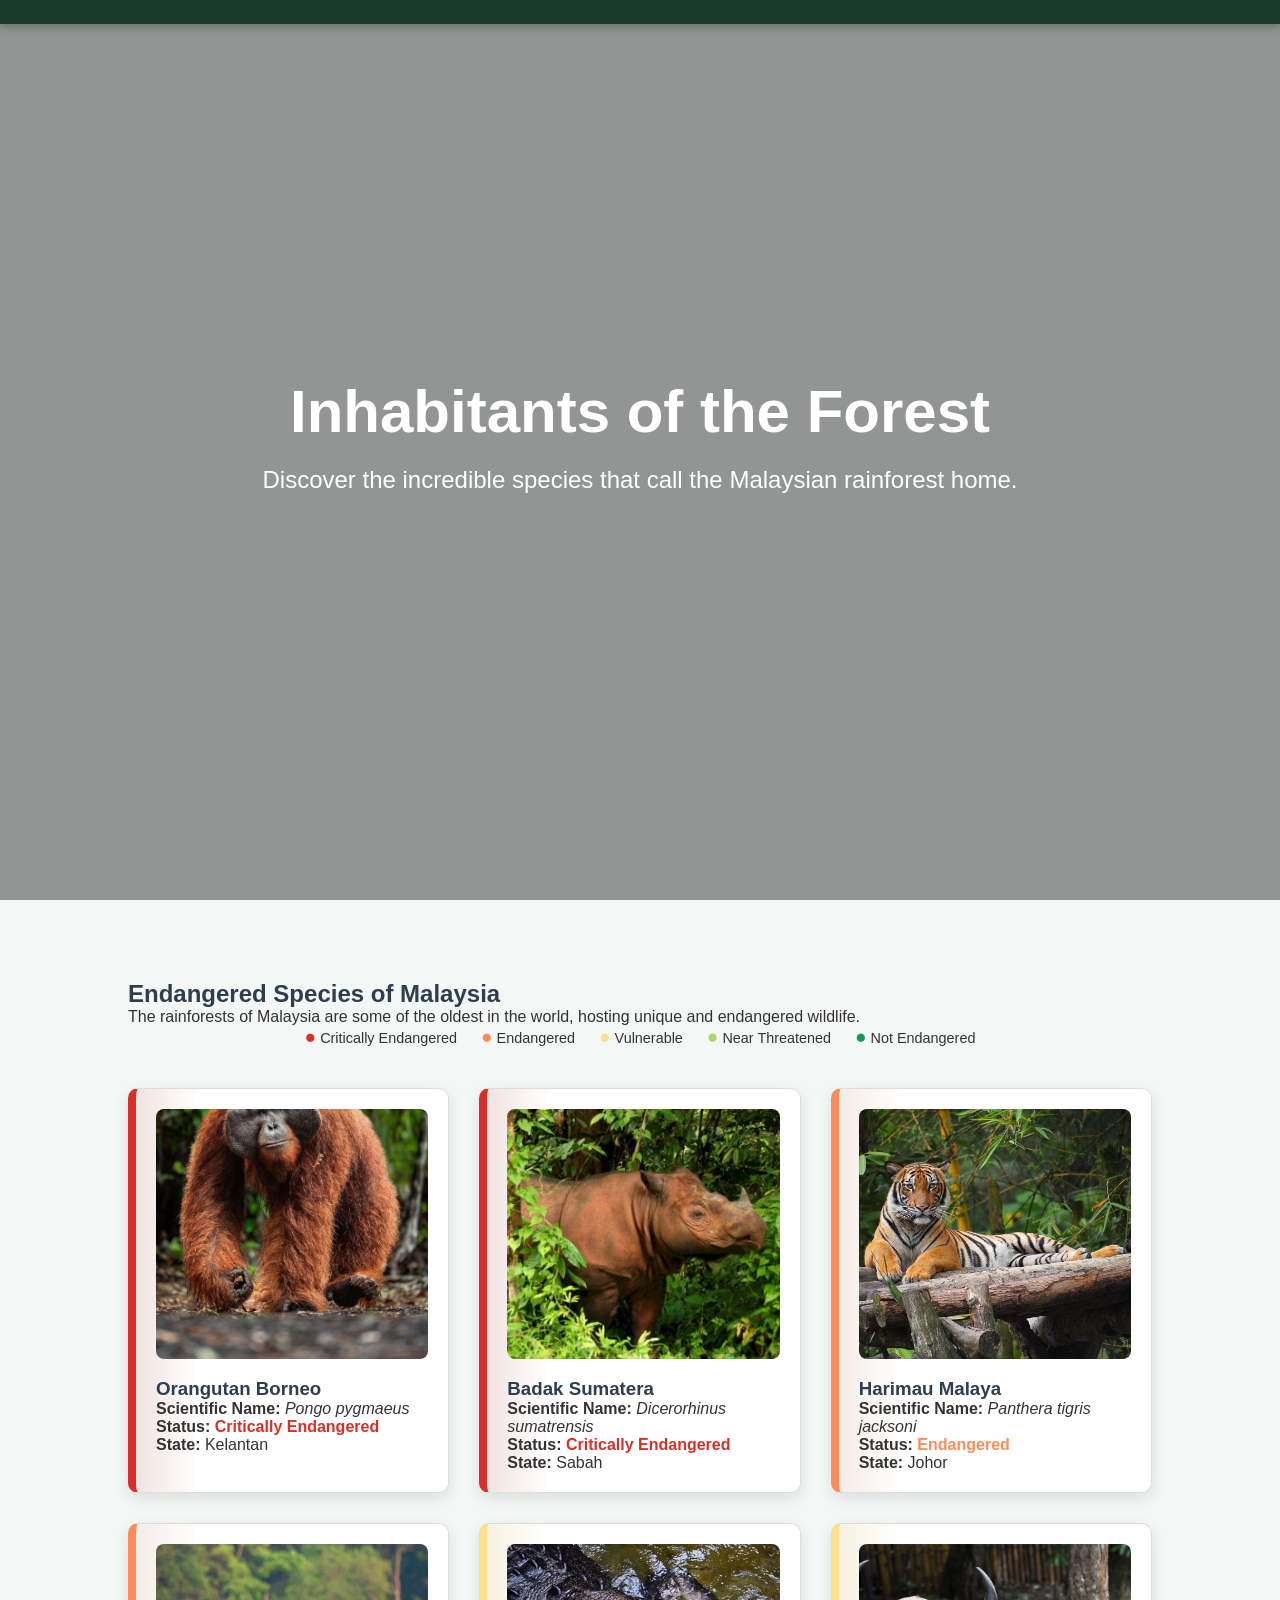
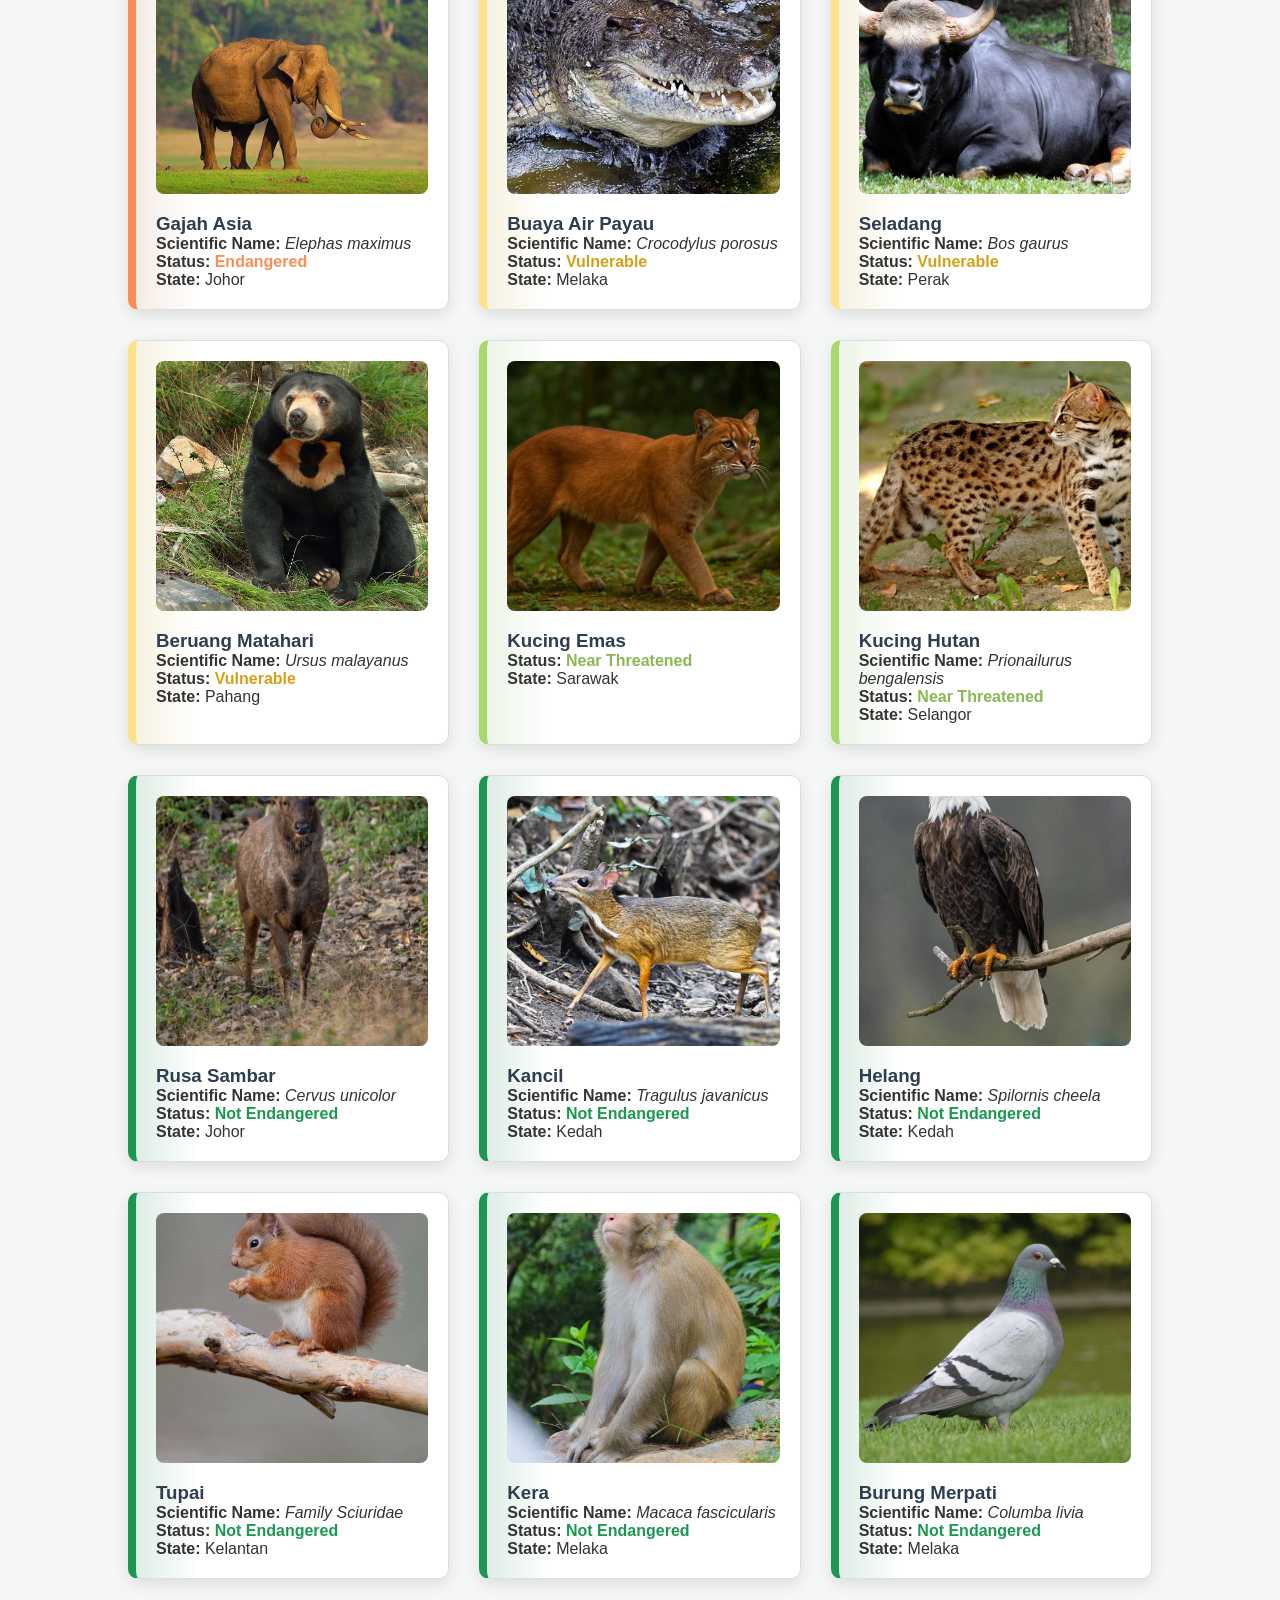
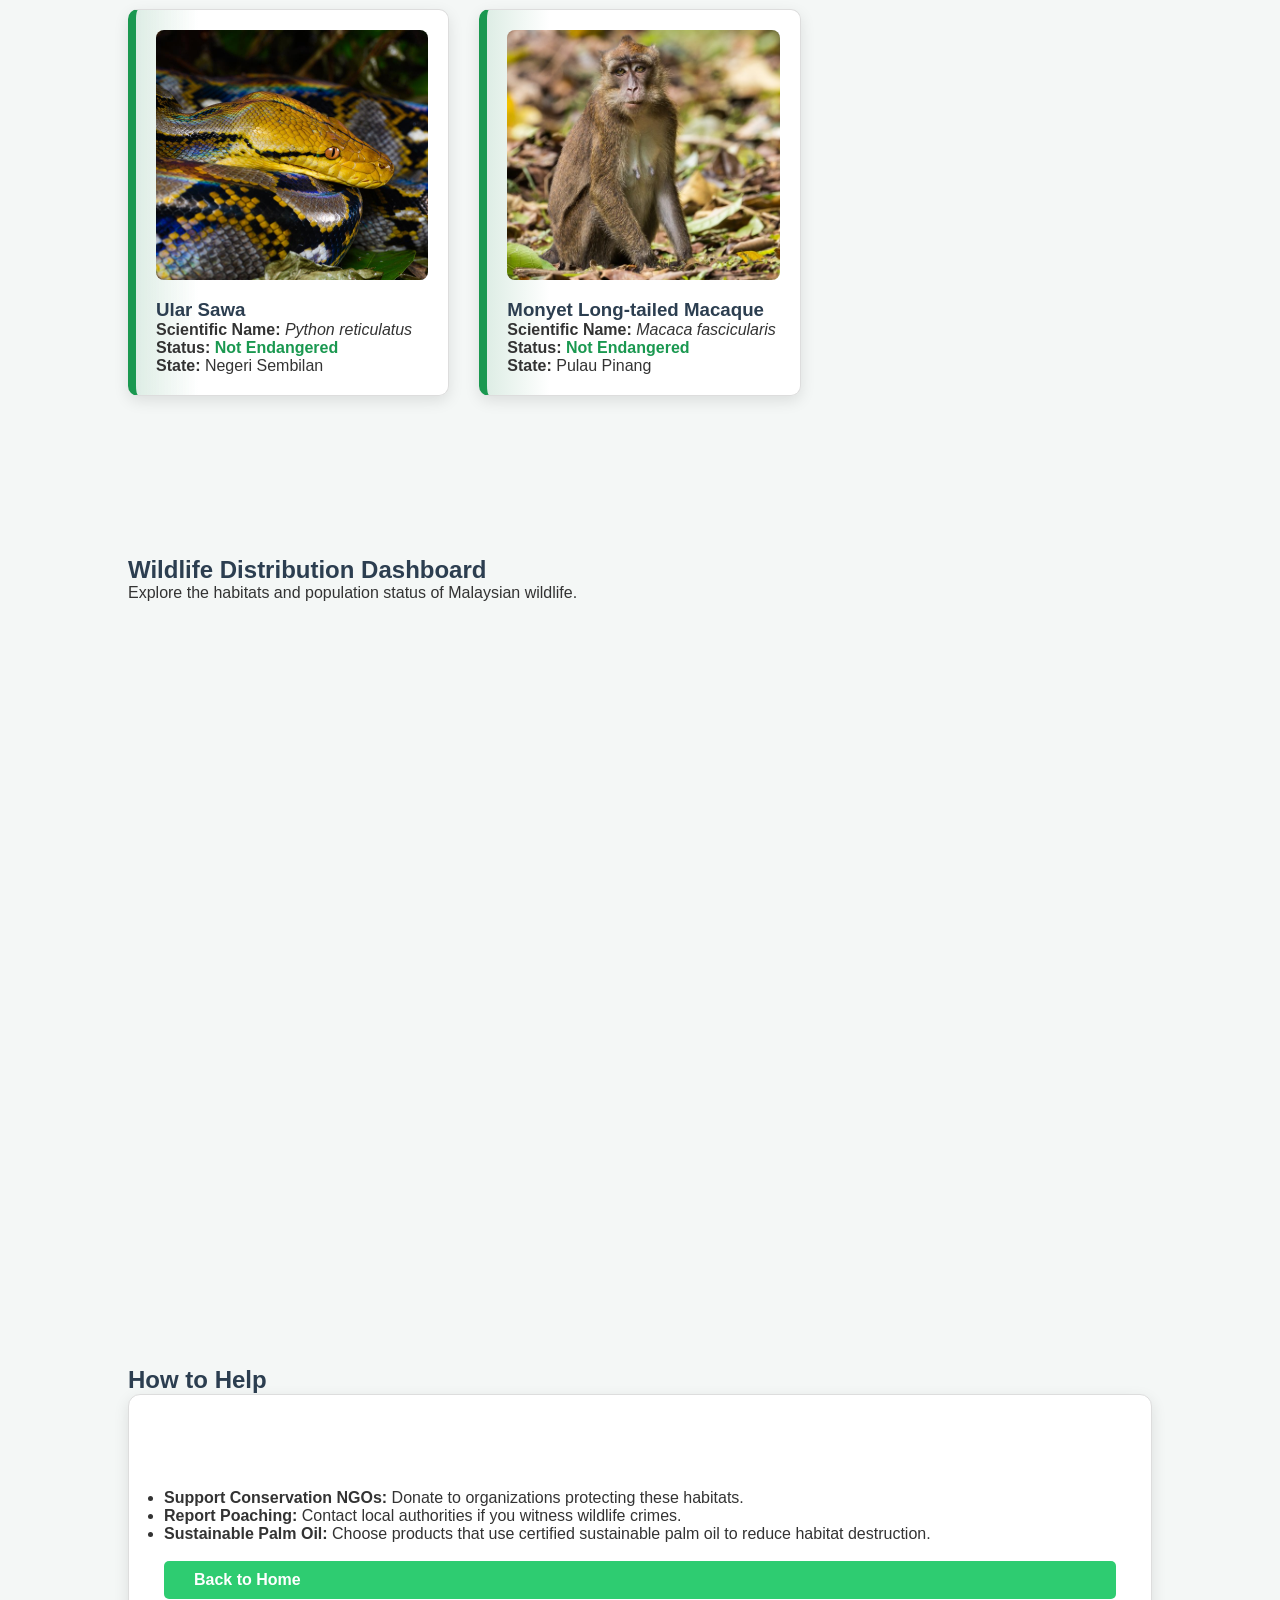
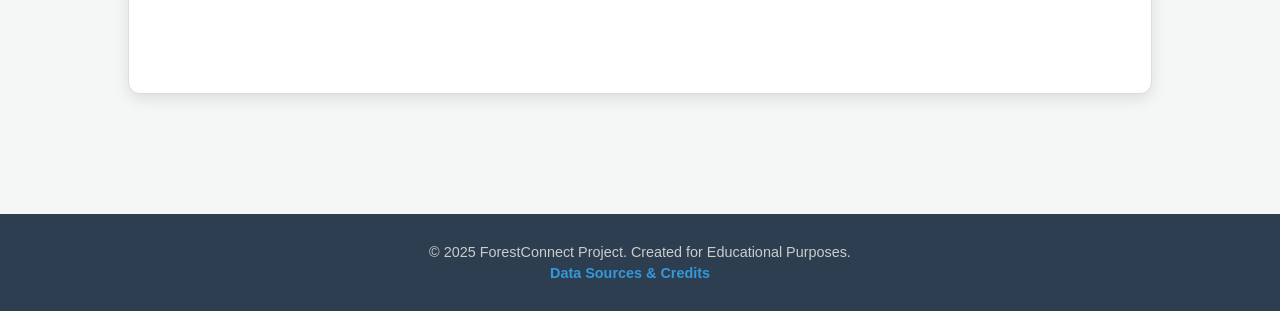
==== animals.html @ 32ee4083 "Initial upload" ====
<!DOCTYPE html>
<html lang="en">
<head>
    <meta charset="UTF-8">
    <meta name="viewport" content="width=device-width, initial-scale=1.0">
    <title>ForestConnect - Fauna</title>
    <link rel="stylesheet" href="style.css">
    
    <style>
        /* Optional: Add height to map container */
        .map-container iframe {
            width: 100%; height: 600px; border: none; border-radius: 8px;
        }

        /* --- STATUS COLOR CODING --- */
        /* CRITICAL FIX: Removed fixed white background. Now uses CSS variable. */
        .card {
            border-left: 8px solid #ccc; /* Default border */
            transition: transform 0.3s ease;
            background-color: var(--card-bg); 
        }

        /* Not Endangered - Deep Green */
        .card.status-safe {
            border-left-color: #1A9850;
            background: linear-gradient(to right, rgba(26, 152, 80, 0.1), var(--card-bg) 20%);
        }

        /* Near Threatened - Yellow-Green */
        .card.status-near {
            border-left-color: #A6D96A;
            background: linear-gradient(to right, rgba(166, 217, 106, 0.1), var(--card-bg) 20%);
        }

        /* Vulnerable - Bright Yellow */
        .card.status-vulnerable {
            border-left-color: #FEE08B;
            background: linear-gradient(to right, rgba(254, 224, 139, 0.2), var(--card-bg) 20%);
        }

        /* Endangered - Orange */
        .card.status-endangered {
            border-left-color: #FC8D59;
            background: linear-gradient(to right, rgba(252, 141, 89, 0.1), var(--card-bg) 20%);
        }

        /* Critically Endangered - Strong Red */
        .card.status-critical {
            border-left-color: #D73027;
            background: linear-gradient(to right, rgba(215, 48, 39, 0.1), var(--card-bg) 20%);
        }

        /* --- Footer Styles (Standardized) --- */
        footer {
            background-color: #2c3e50;
            color: #ecf0f1;
            text-align: center;
            padding: 25px 0;
            margin-top: auto;
        }

        footer p {
            margin: 5px 0;
            font-size: 0.9rem;
        }

        .footer-link {
            color: #3498db;
            text-decoration: none;
            font-weight: bold;
            transition: color 0.2s;
        }

        .footer-link:hover {
            color: #5dade2;
            text-decoration: underline;
        }

        .separator {
            margin: 0 10px;
            color: #7f8c8d;
        }
    </style>
</head>
<body>

   <nav class="navbar">
    <div class="logo">
        <img src="logo.png" alt="ForestConnect Logo">
    </div>
    
    <div class="menu-icon" id="menu-icon">☰</div>

    <ul class="nav-links" id="nav-links">
     <li><a href="index.html">Home</a></li>
        <li><a href="forest-reserve.html">Forest Reserve</a></li>
         <li><a href="heritage.html" >Heritage</a></li>
        <li><a href="tourism.html">Tourism</a></li>
        <li><a href="deforestation.html">Deforestation</a></li>
        <li><a href="animals.html">Fauna </a></li>
        <li><a href="flora.html">Flora</a></li>
        <li><a href="reports2.html" style="color: #e67e22; font-weight: bold;">Report</a></li>
        <li><a href="hotline.html" style="color: #e74c3c; font-weight: bold;">Hotline</a></li>
         <li><a href="forest-ai.html" style="color: #0077b6; font-weight: bold;">Forest AI</a></li>
        <li><button id="theme-toggle" class="theme-btn">🌙 Dark</button></li>
    </ul>
</nav>

    <section class="hero" style="min-height: 50vh;">
        <video autoplay muted loop playsinline class="back-video">
            <source src="orangutan.mp4" type="video/mp4">
        </video>
        <div class="overlay"></div>
        <div class="hero-content">
            <h1>Inhabitants of the Forest</h1>
            <p>Discover the incredible species that call the Malaysian rainforest home.</p>
        </div>
    </section>

    <section class="container">
        <h2>Endangered Species of Malaysia</h2>
        <p class="section-intro">The rainforests of Malaysia are some of the oldest in the world, hosting unique and endangered wildlife.</p>
        
        <div style="text-align: center; margin-bottom: 20px; font-size: 0.9rem;">
            <span style="display:inline-block; margin: 0 10px;"><span style="color:#D73027; font-size:1.2rem;">●</span> Critically Endangered</span>
            <span style="display:inline-block; margin: 0 10px;"><span style="color:#FC8D59; font-size:1.2rem;">●</span> Endangered</span>
            <span style="display:inline-block; margin: 0 10px;"><span style="color:#FEE08B; font-size:1.2rem;">●</span> Vulnerable</span>
            <span style="display:inline-block; margin: 0 10px;"><span style="color:#A6D96A; font-size:1.2rem;">●</span> Near Threatened</span>
            <span style="display:inline-block; margin: 0 10px;"><span style="color:#1A9850; font-size:1.2rem;">●</span> Not Endangered</span>
        </div>

        <div class="content-grid">
            
            <div class="card status-critical">
                <img src="orangutanborneo.jpg" alt="Orangutan" style="width:100%; height: 250px; object-fit: cover; object-position: bottom; border-radius: 8px; margin-bottom: 15px;">
                <h3>Orangutan Borneo</h3>
                <p><strong>Scientific Name:</strong> <em>Pongo pygmaeus</em></p>
                <p><strong>Status:</strong> <span style="color:#D73027; font-weight:bold;">Critically Endangered</span></p>
                <p><strong>State:</strong> Kelantan</p>
            </div>

            <div class="card status-critical">
                <img src="badaksumatera.jpg" alt="Badak" style="width:100%; height: 250px; object-fit: cover; object-position: bottom; border-radius: 8px; margin-bottom: 15px;">
                <h3>Badak Sumatera</h3>
                <p><strong>Scientific Name:</strong> <em>Dicerorhinus sumatrensis</em></p>
                <p><strong>Status:</strong> <span style="color:#D73027; font-weight:bold;">Critically Endangered</span></p>
                <p><strong>State:</strong> Sabah</p>
            </div>

            <div class="card status-endangered">
                <img src="malayantiger.jpg" alt="Harimau Malaya" style="width:100%; height: 250px; object-fit: cover; border-radius: 8px; margin-bottom: 15px;">
                <h3>Harimau Malaya</h3>
                <p><strong>Scientific Name:</strong> <em>Panthera tigris jacksoni</em></p>
                <p><strong>Status:</strong> <span style="color:#FC8D59; font-weight:bold;">Endangered</span></p>
                <p><strong>State:</strong> Johor</p>
            </div>

            <div class="card status-endangered">
                <img src="elephant.jpg" alt="Gajah Asia" style="width:100%; height: 250px; object-fit: cover; object-position: bottom; border-radius: 8px; margin-bottom: 15px;">
                <h3>Gajah Asia</h3>
                <p><strong>Scientific Name:</strong> <em>Elephas maximus</em></p>
                <p><strong>Status:</strong> <span style="color:#FC8D59; font-weight:bold;">Endangered</span></p>
                <p><strong>State:</strong> Johor</p>
            </div>

            <div class="card status-vulnerable">
                <img src="buaya.jpeg" alt="Buaya" style="width:100%; height: 250px; object-fit: cover; object-position: bottom; border-radius: 8px; margin-bottom: 15px;">
                <h3>Buaya Air Payau</h3>
                <p><strong>Scientific Name:</strong> <em>Crocodylus porosus</em></p>
                <p><strong>Status:</strong> <span style="color:#d4a017; font-weight:bold;">Vulnerable</span></p>
                <p><strong>State:</strong> Melaka</p>
            </div>

            <div class="card status-vulnerable">
                <img src="seladang.jpg" alt="Seladang" style="width:100%; height: 250px; object-fit: cover; object-position: bottom; border-radius: 8px; margin-bottom: 15px;">
                <h3>Seladang</h3>
                <p><strong>Scientific Name:</strong> <em>Bos gaurus</em></p>
                <p><strong>Status:</strong> <span style="color:#d4a017; font-weight:bold;">Vulnerable</span></p>
                <p><strong>State:</strong> Perak</p>
            </div>

            <div class="card status-vulnerable">
                <img src="sunbear(2).jpg" alt="Beruang" style="width:100%; height: 250px; object-fit: cover; object-position: bottom; border-radius: 8px; margin-bottom: 15px;">
                <h3>Beruang Matahari</h3>
                <p><strong>Scientific Name:</strong> <em>Ursus malayanus</em></p>
                <p><strong>Status:</strong> <span style="color:#d4a017; font-weight:bold;">Vulnerable</span></p>
                <p><strong>State:</strong> Pahang</p>
            </div>

            <div class="card status-near">
                <img src="goldencat.jpg" alt="Kucing Emas" style="width:100%; height: 250px; object-fit: cover; object-position: bottom; border-radius: 8px; margin-bottom: 15px;">
                <h3>Kucing Emas</h3>
                <p><strong>Status:</strong> <span style="color:#8db652; font-weight:bold;">Near Threatened</span></p>
                <p><strong>State:</strong> Sarawak</p>
            </div>

            <div class="card status-near">
                <img src="leopardcat.jpg" alt="Kucing Hutan" style="width:100%; height: 250px; object-fit: cover; object-position: bottom; border-radius: 8px; margin-bottom: 15px;">
                <h3>Kucing Hutan</h3>
                <p><strong>Scientific Name:</strong> <em>Prionailurus bengalensis</em></p>
                <p><strong>Status:</strong> <span style="color:#8db652; font-weight:bold;">Near Threatened</span></p>
                <p><strong>State:</strong> Selangor</p>
            </div>

            <div class="card status-safe">
                <img src="rusasambar.jpg" alt="Rusa Sambar" style="width:100%; height: 250px; object-fit: cover; object-position: bottom; border-radius: 8px; margin-bottom: 15px;">
                <h3>Rusa Sambar</h3>
                <p><strong>Scientific Name:</strong> <em>Cervus unicolor</em></p>
                <p><strong>Status:</strong> <span style="color:#1A9850; font-weight:bold;">Not Endangered</span></p>
                <p><strong>State:</strong> Johor</p>
            </div>

            <div class="card status-safe">
                <img src="kancil(2).jpg" alt="Kancil" style="width:100%; height: 250px; object-fit: cover; object-position: bottom; border-radius: 8px; margin-bottom: 15px;">
                <h3>Kancil</h3>
                <p><strong>Scientific Name:</strong> <em>Tragulus javanicus</em></p>
                <p><strong>Status:</strong> <span style="color:#1A9850; font-weight:bold;">Not Endangered</span></p>
                <p><strong>State:</strong> Kedah</p>
            </div>

            <div class="card status-safe">
                <img src="helang(2).jpg" alt="Helang" style="width:100%; height: 250px; object-fit: cover; object-position: bottom; border-radius: 8px; margin-bottom: 15px;">
                <h3>Helang</h3>
                <p><strong>Scientific Name:</strong> <em>Spilornis cheela</em></p>
                <p><strong>Status:</strong> <span style="color:#1A9850; font-weight:bold;">Not Endangered</span></p>
                <p><strong>State:</strong> Kedah</p>
            </div>

            <div class="card status-safe">
                <img src="tupai.jpg" alt="Tupai" style="width:100%; height: 250px; object-fit: cover; object-position: bottom; border-radius: 8px; margin-bottom: 15px;">
                <h3>Tupai</h3>
                <p><strong>Scientific Name:</strong> <em>Family Sciuridae</em></p>
                <p><strong>Status:</strong> <span style="color:#1A9850; font-weight:bold;">Not Endangered</span></p>
                <p><strong>State:</strong> Kelantan</p>
            </div>

            <div class="card status-safe">
                <img src="kera.jpg" alt="Kera" style="width:100%; height: 250px; object-fit: cover; object-position: bottom; border-radius: 8px; margin-bottom: 15px;">
                <h3>Kera</h3>
                <p><strong>Scientific Name:</strong> <em>Macaca fascicularis</em></p>
                <p><strong>Status:</strong> <span style="color:#1A9850; font-weight:bold;">Not Endangered</span></p>
                <p><strong>State:</strong> Melaka</p>
            </div>

            <div class="card status-safe">
                <img src="pigeon.jpg" alt="Burung Merpati" style="width:100%; height: 250px; object-fit: cover; object-position: bottom; border-radius: 8px; margin-bottom: 15px;">
                <h3>Burung Merpati</h3>
                <p><strong>Scientific Name:</strong> <em>Columba livia</em></p>
                <p><strong>Status:</strong> <span style="color:#1A9850; font-weight:bold;">Not Endangered</span></p>
                <p><strong>State:</strong> Melaka</p>
            </div>

            <div class="card status-safe">
                <img src="ular sawa.jpg" alt="Ular Sawa" style="width:100%; height: 250px; object-fit: cover; object-position: bottom; border-radius: 8px; margin-bottom: 15px;">
                <h3>Ular Sawa</h3>
                <p><strong>Scientific Name:</strong> <em>Python reticulatus</em></p>
                <p><strong>Status:</strong> <span style="color:#1A9850; font-weight:bold;">Not Endangered</span></p>
                <p><strong>State:</strong> Negeri Sembilan</p>
            </div>

            <div class="card status-safe">
                <img src="monyet long tail.jpg" alt="Monyet" style="width:100%; height: 250px; object-fit: cover; object-position: bottom; border-radius: 8px; margin-bottom: 15px;">
                <h3>Monyet Long-tailed Macaque</h3>
                <p><strong>Scientific Name:</strong> <em>Macaca fascicularis</em></p>
                <p><strong>Status:</strong> <span style="color:#1A9850; font-weight:bold;">Not Endangered</span></p>
                <p><strong>State:</strong> Pulau Pinang</p>
            </div>

        </div>
    </section>

    <section class="container">
        <h2>Wildlife Distribution Dashboard</h2>
        <p class="section-intro">Explore the habitats and population status of Malaysian wildlife.</p>
        <div class="map-container">
            <iframe src="https://www.arcgis.com/apps/dashboards/0315aaa0077b4f579ce156a31fbdc66e" title="Wildlife Dashboard"></iframe>
        </div>
    </section>

    <section class="bg-dark">
        <div class="container">
            <h2>How to Help</h2>
            <div class="split-layout">
                <div class="text-box">
                    <ul>
                        <li><strong>Support Conservation NGOs:</strong> Donate to organizations protecting these habitats.</li>
                        <li><strong>Report Poaching:</strong> Contact local authorities if you witness wildlife crimes.</li>
                        <li><strong>Sustainable Palm Oil:</strong> Choose products that use certified sustainable palm oil to reduce habitat destruction.</li>
                    </ul>
                    <br>
                    <a href="index.html" class="btn">Back to Home</a>
                </div>
            </div>
        </div>
    </section>
    
      <footer>
        <div class="footer-content">
            <p>&copy; 2025 ForestConnect Project. Created for Educational Purposes.</p>
            
            <p>
                <a href="sources.html" class="footer-link">Data Sources & Credits</a>
                <span class="separator"></span>
                
            </p>
        </div>
    </footer>

    <script src="script.js"></script>

</body>
</html>
---- style.css ----
/* =========================================
   1. CSS VARIABLES (DEFAULT: LIGHT MODE)
   ========================================= */
@font-face {
    font-family: 'Montserrat'; 
    src: url('fonts/Montserrat-VariableFont_wght.ttf') format('truetype');
    font-weight: 100 900; 
    font-style: normal;
}

:root {
    /* --- LIGHT MODE COLORS --- */
    --bg-color: #f4f7f6;       
    --text-color: #333333;     
    --card-bg: #ffffff;        
    --heading-color: #2c3e50;  
    --border-color: #dddddd;   
    
    --nav-bg: #163A2b; /* Deep Forest Green */        
    --primary-color: #2ecc71;  
    --shadow: 0 5px 15px rgba(0,0,0,0.1);
}

/* =========================================
   2. DARK MODE OVERRIDES
   ========================================= */
body.dark-mode {
    --bg-color: #121212 !important;
    --text-color: #b0b0b0 !important;
    --card-bg: #1e1e1e !important;
    --heading-color: #ffffff !important;
    --border-color: #333333 !important;
    --shadow: 0 5px 15px rgba(0,0,0,0.5) !important;
    --nav-bg: #163A2b !important; 
    background-color: #121212 !important;
    color: #b0b0b0 !important;
}

body.dark-mode .navbar { border-bottom: 1px solid #225c45; }
body.dark-mode h1, body.dark-mode h2, body.dark-mode h3 { color: #ffffff !important; }
body.dark-mode .card, body.dark-mode .dashboard-wrapper, body.dark-mode .split-layout { background-color: #1e1e1e !important; border-color: #333333 !important; }

/* Tactical Dark Mode Map Filter */
body.dark-mode .leaflet-tile-pane {
    filter: invert(100%) hue-rotate(180deg) brightness(95%) contrast(90%);
}

/* =========================================
   3. GLOBAL STYLES
   ========================================= */
* {
    margin: 0;
    padding: 0;
    box-sizing: border-box;
    font-family: 'Segoe UI', Tahoma, Geneva, Verdana, sans-serif;
    transition: background-color 0.3s, color 0.3s, border-color 0.3s;
}

body {
    background-color: var(--bg-color);
    color: var(--text-color);
    overflow-x: hidden;
}

h1, h2, h3, h4 { color: var(--heading-color); }

/* =========================================
   4. NAVIGATION BAR
   ========================================= */
.navbar {
    position: fixed;
    top: 0;
    width: 100%;
    padding: 20px 50px;
    display: flex;
    justify-content: space-between;
    align-items: center;
    background: var(--nav-bg);
    z-index: 1000;
    box-shadow: 0 2px 10px rgba(0,0,0,0.3);
    transition: top 0.4s ease-in-out, background-color 0.3s;
}

.navbar h1 { margin: 0; font-size: 32px; color: white; }
.logo img { height: 80px; }

.nav-links { list-style: none; display: flex; align-items: center; gap: 20px; }
.nav-links a { text-decoration: none; color: #fff; font-weight: bold; transition: 0.3s; }
.nav-links a:hover, .nav-links a.active { color: var(--primary-color); }

.theme-btn {
    background: transparent; border: 1px solid #fff; color: #fff; 
    padding: 6px 12px; border-radius: 20px; cursor: pointer;
    font-size: 14px; transition: 0.3s; font-weight: bold;
}
.theme-btn:hover { background: #fff; color: #111; }

.menu-icon { display: none; font-size: 2rem; cursor: pointer; color: #fff; }

/* =========================================
   5. DASHBOARD & SIDEBAR LAYOUT
   ========================================= */
.dashboard-wrapper { 
    display: flex; 
    width: 85%; 
    max-width: 1400px; 
    height: 75vh; 
    margin: 40px auto 60px auto; 
    border-radius: 16px; 
    overflow: hidden; 
    box-shadow: var(--shadow); 
    background: var(--card-bg);
    border: 1px solid var(--border-color);
}

#sidebar { 
    width: 350px; background: var(--card-bg); padding: 25px; 
    z-index: 10; overflow-y: auto; display: flex; flex-direction: column;
    border-right: 1px solid var(--border-color);
}

#sidebar h2 { color: #2e7d32; margin-top: 0; border-bottom: 2px solid var(--border-color); padding-bottom: 10px; font-size: 22px; }
#sidebar label { font-weight: bold; font-size: 13px; margin-top: 15px; display: block; color: var(--text-color); }
#sidebar select, #sidebar textarea, #sidebar input[type="file"] { 
    width: 100%; padding: 10px; margin-top: 5px; border: 1px solid var(--border-color); 
    border-radius: 6px; font-family: inherit; background: var(--bg-color); color: var(--text-color);
}

.coord-box { 
    background: var(--bg-color); padding: 10px; border-radius: 6px; 
    font-family: monospace; text-align: center; color: #2ecc71; 
    margin-bottom: 20px; border: 1px dashed #2ecc71; 
}

#sidebar button { 
    width: 100%; padding: 15px; margin-top: 25px; background: #1976D2; color: white; 
    border: none; border-radius: 6px; font-weight: bold; font-size: 16px; cursor: pointer; transition: 0.3s;
}
#sidebar button:hover { filter: brightness(0.9); }
#locate-btn { background: #27ae60 !important; margin-top: 5px !important; margin-bottom: 15px !important; padding: 10px !important; }

.layer-toggle { 
    display: flex; align-items: center; cursor: pointer; font-size: 14px; 
    font-weight: bold; color: var(--text-color); margin-top: 10px; padding: 10px; 
    background: var(--bg-color); border-radius: 8px; border: 1px solid var(--border-color); 
}
.layer-toggle input { width: 18px; height: 18px; margin-right: 10px; cursor: pointer; }

/* =========================================
   6. MAP & LEAFLET OVERRIDES
   ========================================= */
#map-container { flex-grow: 1; position: relative; }
#map { width: 100%; height: 100%; z-index: 1; }

.instructions { 
    position: absolute; top: 15px; right: 15px; background: var(--card-bg); 
    padding: 8px 15px; border-radius: 20px; box-shadow: var(--shadow); 
    z-index: 400; /* 🚨 LOWERED FROM 1000 so the mobile menu covers it safely */
    font-weight: bold; font-size: 13px; color: #2e7d32; pointer-events: none; 
}

/* Also ensure your Navbar is always the highest element on the page */
.navbar { z-index: 9999; }

.custom-svg-pin, .custom-photo-pin { background: transparent !important; border: none !important; box-shadow: none !important; }

.leaflet-popup-content-wrapper { background: var(--card-bg); color: var(--text-color); border-radius: 16px; padding: 0; overflow: hidden; box-shadow: var(--shadow); }
.leaflet-popup-content { margin: 0; width: 280px !important; font-family: inherit; }
.leaflet-popup-tip { background: var(--card-bg); }

.popup-custom-header { background: #1b5e20; color: white; padding: 12px; font-weight: bold; }
.popup-custom-header.critical { background: #e74c3c; }
.popup-custom-body { padding: 15px; }
.popup-custom-img { width: 100%; height: 160px; object-fit: cover; border-radius: 8px; margin-top: 10px; box-shadow: 0 4px 8px rgba(0,0,0,0.1); }
.leaflet-popup-close-button { color: white !important; top: 10px !important; right: 10px !important; font-weight: bold; }

/* =========================================
   7. MAIN WEBSITE / LANDING PAGE SECTIONS
   ========================================= */
.hero { width: 100%; height: 100vh; position: relative; display: flex; align-items: center; justify-content: center; overflow: hidden; }
.back-video { position: absolute; right: 0; bottom: 0; z-index: -1; min-width: 100%; min-height: 100%; object-fit: cover; }
.overlay { position: absolute; top: 0; left: 0; width: 100%; height: 100%; background: rgba(0, 0, 0, 0.4); z-index: 0; }
.hero-content { text-align: center; z-index: 1; color: #fff; padding: 0 20px; }
.hero-content h1 { color: #fff; font-size: 60px; margin-bottom: 20px; }
.hero-content p { color: #fff; font-size: 24px; margin-bottom: 30px; }

.btn { display: inline-block; padding: 10px 30px; background: #2ecc71; color: #fff; border-radius: 5px; text-decoration: none; font-weight: bold; }

.container { padding: 80px 10%; }
.split-layout { display: flex; align-items: stretch; background: var(--card-bg); border: 1px solid var(--border-color); border-radius: 12px; overflow: hidden; box-shadow: var(--shadow); margin-bottom: 40px; height: 300px; }
.text-box { flex: 1; padding: 35px; display: flex; flex-direction: column; justify-content: center; }
.image-box { flex: 1; position: relative; height: 100%; overflow: hidden; }

.card-video { position: absolute; top: 0; left: 0; width: 100%; height: 100%; object-fit: cover; transform: scale(1.6); transform-origin: center center; display: block; opacity: 1; }
body.dark-mode .card-video { opacity: 0.8; } 

.content-grid { display: grid; grid-template-columns: repeat(auto-fit, minmax(250px, 1fr)); gap: 30px; margin-top: 40px; }
.card { background: var(--card-bg); padding: 20px; border-radius: 10px; box-shadow: var(--shadow); border: 1px solid var(--border-color); }
.interactive-link { text-decoration: none; color: inherit; position: relative; display: inline-block; cursor: pointer; }
.interactive-link:hover { color: var(--primary-color); }

footer { text-align: center; padding: 20px; background: #111; color: #fff; }

/* =========================================
   8. MOBILE RESPONSIVENESS (NATIVE APP FEEL)
   ========================================= */
@media (max-width: 768px) {
    /* Prevent the main body from scrolling so the map acts like an app */
    body { overflow: hidden !important; }

    /* Navbar Shrink */
    .navbar { padding: 12px 20px; z-index: 9999; }
    .navbar h1 { font-size: 20px; }
    .logo img { height: 40px; }
    .menu-icon { display: block !important; z-index: 10000; }

    /* Mobile Menu Dropdown */
    .nav-links {
        display: none; flex-direction: column; position: absolute; top: 100%; left: 0; 
        width: 100%; padding: 20px 0; text-align: center; z-index: 9999;
        box-shadow: 0 5px 15px rgba(0,0,0,0.5); background-color: var(--card-bg);
    }
    .nav-links a { color: var(--text-color); font-size: 18px; }
    body.dark-mode .nav-links { background-color: var(--nav-bg); } 
    body.dark-mode .nav-links a { color: #fff; }
    .nav-links.active { display: flex; }
    .nav-links li { margin: 15px 0; }

    /* 🚨 HIDE HERO VIDEO ON MOBILE FOR MAX MAP SPACE 🚨 */
    .report-hero { display: none !important; }

    /* 🚨 TRUE FULLSCREEN DASHBOARD 🚨 */
    .dashboard-wrapper { 
        position: absolute;
        top: 60px; /* Sits exactly under navbar */
        left: 0;
        width: 100%; 
        height: calc(100vh - 60px); 
        margin: 0; 
        border-radius: 0; 
        border: none;
        flex-direction: column;
        box-shadow: none;
        background: transparent;
    }
    
    /* Map becomes the absolute background */
    #map-container { 
        position: absolute;
        top: 0; left: 0;
        height: 100%; 
        width: 100%; 
        z-index: 1;
        border: none;
    }

    /* Floating Centered Pill Instructions */
    .instructions {
        top: 20px;
        left: 50%;
        transform: translateX(-50%);
        right: auto;
        border-radius: 30px;
        padding: 10px 20px;
        font-size: 14px;
        box-shadow: 0 4px 15px rgba(0,0,0,0.2);
        z-index: 10;
        white-space: nowrap; /* Prevents text wrapping */
    }
    
    /* 🚨 THE BOTTOM SHEET DESIGN 🚨 */
    #sidebar { 
        position: absolute;
        bottom: 0; left: 0;
        width: 100%; 
        height: 45vh; /* Takes up bottom 45% of the screen */
        border-right: none; 
        padding: 20px 20px 40px 20px; 
        background: var(--card-bg);
        z-index: 100;
        border-radius: 24px 24px 0 0; /* iOS style rounded top corners */
        box-shadow: 0 -5px 20px rgba(0,0,0,0.2); /* Shadow pointing upwards */
        border-top: 1px solid var(--border-color);
    }

    /* The tiny drag-handle line at the top of the sheet */
    #sidebar::before {
        content: '';
        display: block;
        width: 40px;
        height: 5px;
        background: #ccc;
        border-radius: 5px;
        margin: 0 auto 20px auto;
    }

    /* Tweak text sizes inside the bottom sheet */
    #sidebar h2 { font-size: 18px; text-align: center; border: none; margin-bottom: 5px; padding: 0; }
    #sidebar > p { text-align: center; margin-bottom: 15px; }

    /* Hide non-essential layout classes on mobile to save memory */
    .split-layout, .container, .hero { display: none; }
}
/* =========================================
   9. FOOTER
   ========================================= */
footer {
    background-color: var(--nav-bg); /* Uses your Deep Forest Green! */
    color: #ecf0f1;
    text-align: center; 
    padding: 30px 20px; 
    margin-top: auto;
    width: 100%;
    z-index: 10;
    position: relative;
}
footer p { margin: 5px 0; font-size: 0.9rem; color: #ccc; }
.footer-link { color: var(--primary-color); text-decoration: none; font-weight: bold; transition: 0.3s; }
.footer-link:hover { color: #fff; }
.separator { margin: 0 10px; color: #7f8c8d; }

/* Dark mode compatibility */
body.dark-mode footer { border-top: 1px solid #333; }
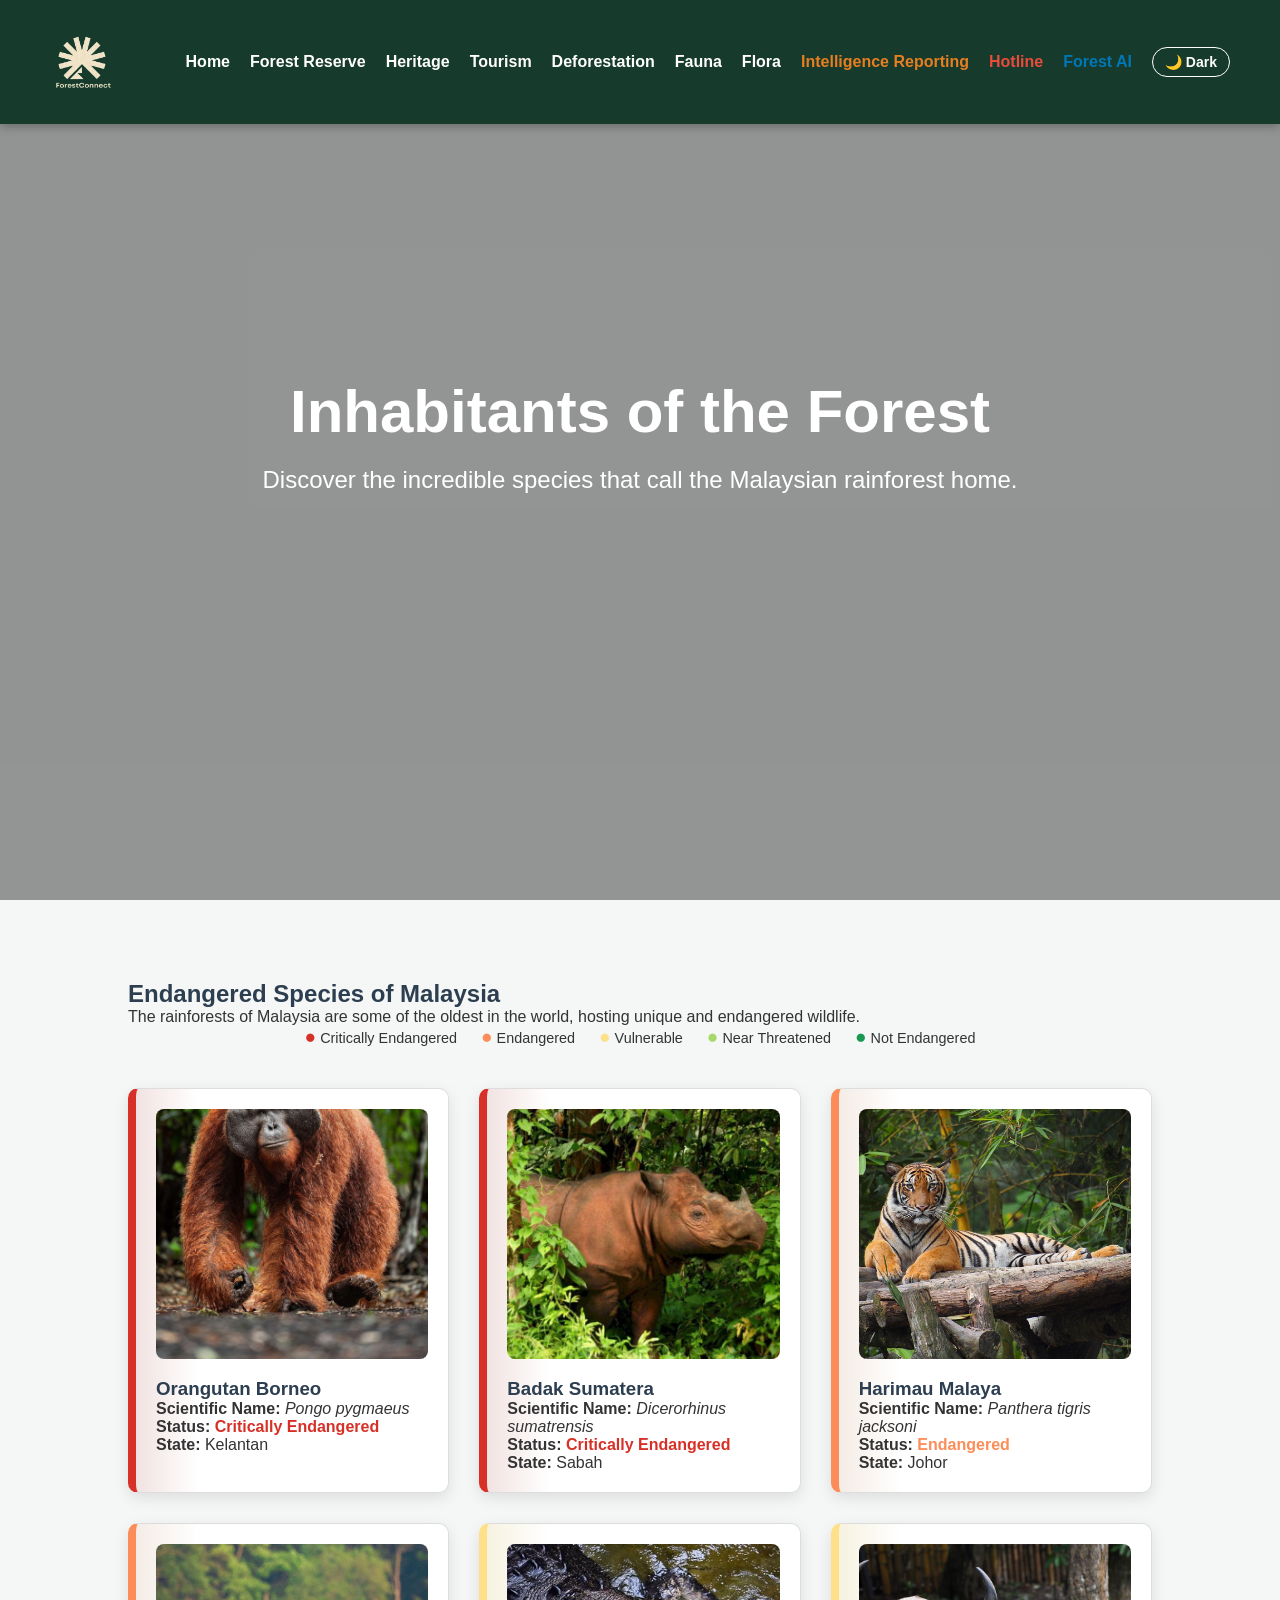
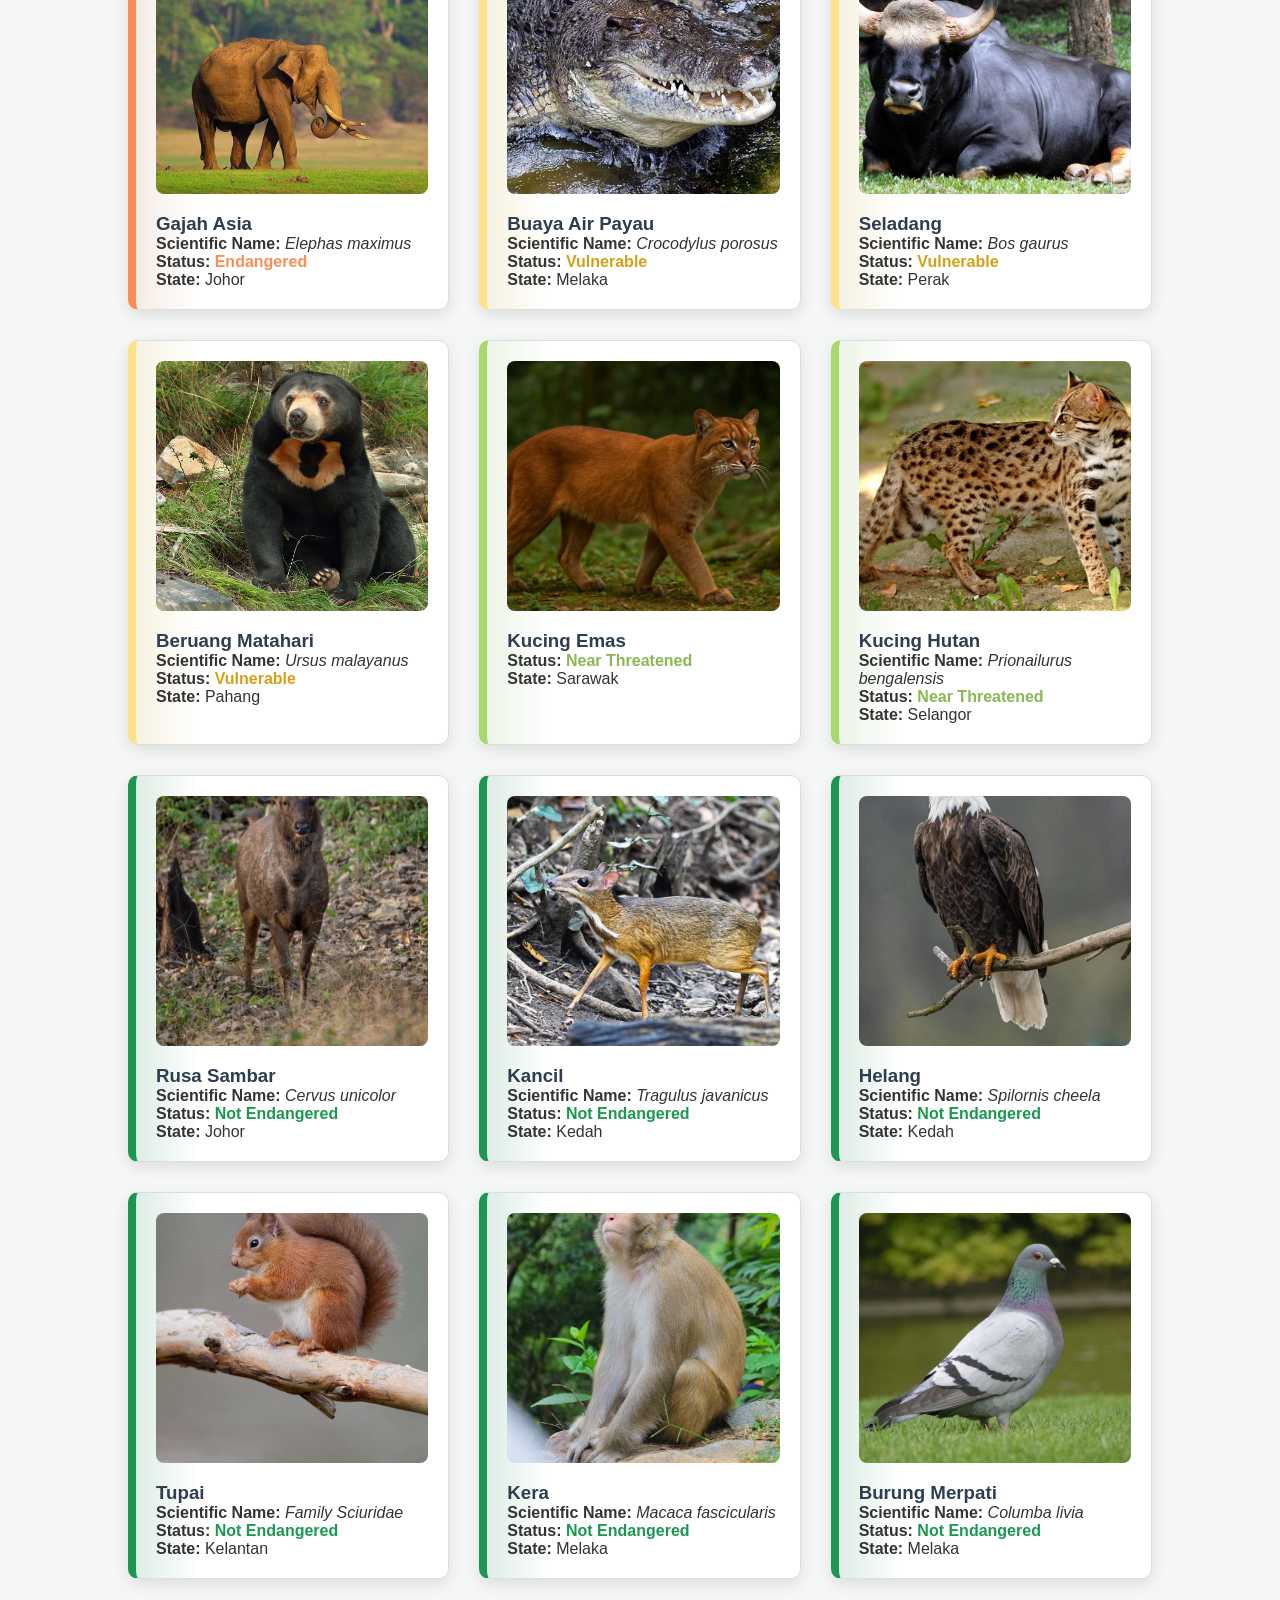
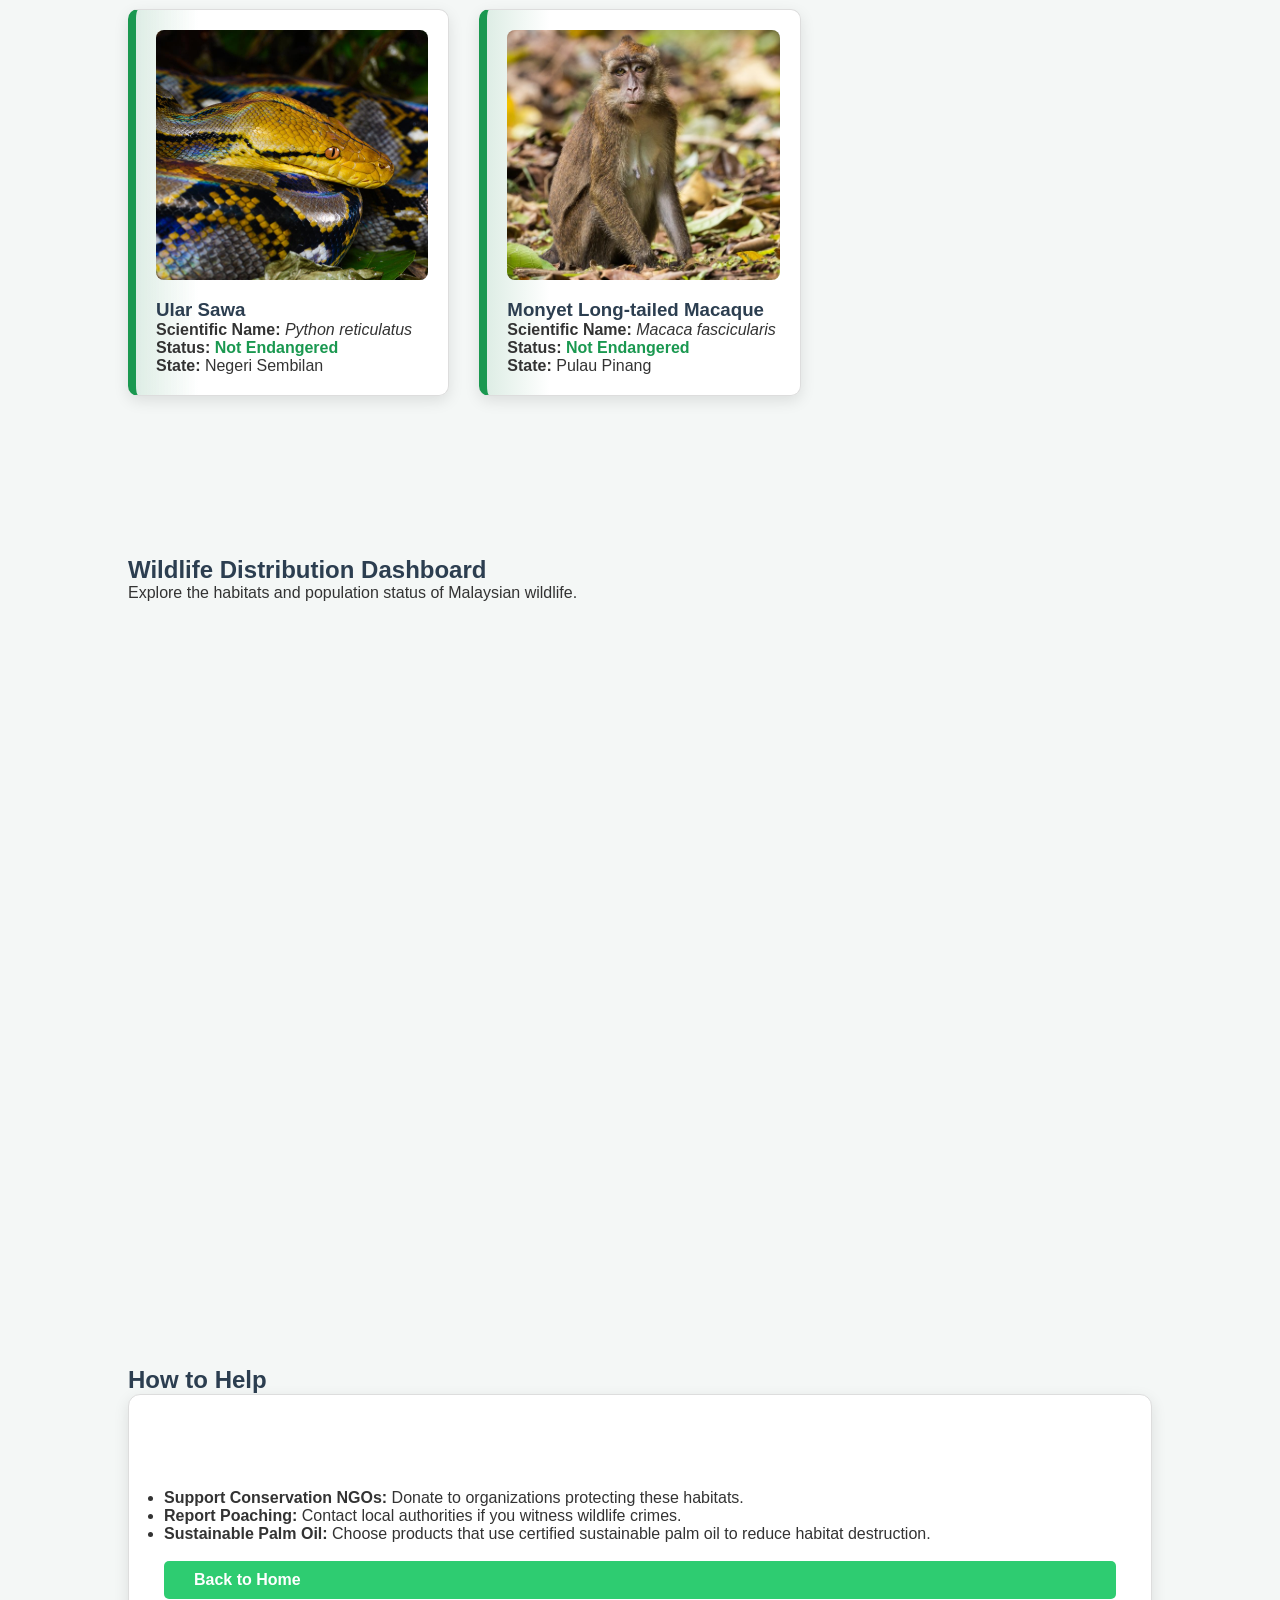
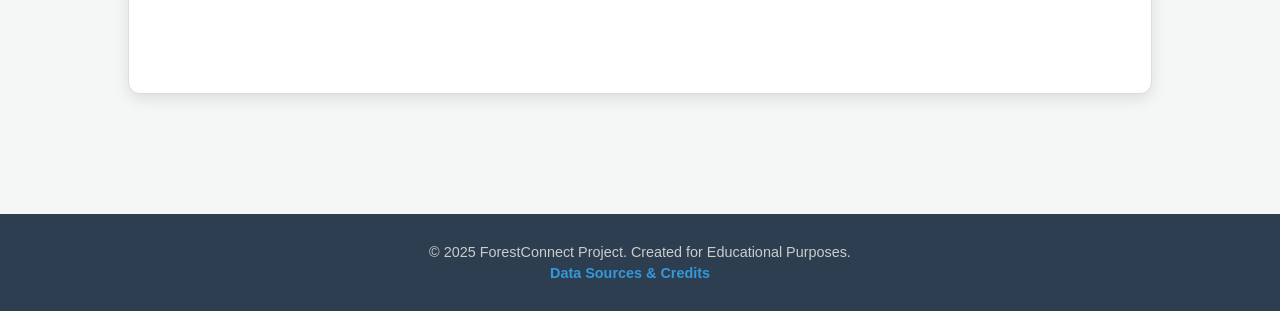
==== commit 60ed7289: "Final UI/UX polish and mobile responsiveness for competition" ====
--- a/animals.html
+++ b/animals.html
@@ -99,7 +99,7 @@
         <li><a href="deforestation.html">Deforestation</a></li>
         <li><a href="animals.html">Fauna </a></li>
         <li><a href="flora.html">Flora</a></li>
-        <li><a href="reports2.html" style="color: #e67e22; font-weight: bold;">Report</a></li>
+        <li><a href="reports2.html" style="color: #e67e22; font-weight: bold;">Intelligence Reporting</a></li>
         <li><a href="hotline.html" style="color: #e74c3c; font-weight: bold;">Hotline</a></li>
          <li><a href="forest-ai.html" style="color: #0077b6; font-weight: bold;">Forest AI</a></li>
         <li><button id="theme-toggle" class="theme-btn">🌙 Dark</button></li>
--- a/style.css
+++ b/style.css
@@ -76,7 +76,7 @@
     justify-content: space-between;
     align-items: center;
     background: var(--nav-bg);
-    z-index: 1000;
+    z-index: 10000;
     box-shadow: 0 2px 10px rgba(0,0,0,0.3);
     transition: top 0.4s ease-in-out, background-color 0.3s;
 }
@@ -105,7 +105,7 @@
     width: 85%; 
     max-width: 1400px; 
     height: 75vh; 
-    margin: 40px auto 60px auto; 
+    margin: 120px auto 60px auto; 
     border-radius: 16px; 
     overflow: hidden; 
     box-shadow: var(--shadow); 
@@ -155,12 +155,9 @@
 .instructions { 
     position: absolute; top: 15px; right: 15px; background: var(--card-bg); 
     padding: 8px 15px; border-radius: 20px; box-shadow: var(--shadow); 
-    z-index: 400; /* 🚨 LOWERED FROM 1000 so the mobile menu covers it safely */
+    z-index: 400; 
     font-weight: bold; font-size: 13px; color: #2e7d32; pointer-events: none; 
 }
-
-/* Also ensure your Navbar is always the highest element on the page */
-.navbar { z-index: 9999; }
 
 .custom-svg-pin, .custom-photo-pin { background: transparent !important; border: none !important; box-shadow: none !important; }
 
@@ -199,26 +196,22 @@
 .interactive-link { text-decoration: none; color: inherit; position: relative; display: inline-block; cursor: pointer; }
 .interactive-link:hover { color: var(--primary-color); }
 
-footer { text-align: center; padding: 20px; background: #111; color: #fff; }
-
 /* =========================================
    8. MOBILE RESPONSIVENESS (NATIVE APP FEEL)
    ========================================= */
 @media (max-width: 768px) {
-    /* Prevent the main body from scrolling so the map acts like an app */
-    body { overflow: hidden !important; }
-
     /* Navbar Shrink */
-    .navbar { padding: 12px 20px; z-index: 9999; }
+    .navbar { padding: 12px 20px; }
     .navbar h1 { font-size: 20px; }
     .logo img { height: 40px; }
-    .menu-icon { display: block !important; z-index: 10000; }
+    .menu-icon { display: block !important; }
 
     /* Mobile Menu Dropdown */
     .nav-links {
         display: none; flex-direction: column; position: absolute; top: 100%; left: 0; 
-        width: 100%; padding: 20px 0; text-align: center; z-index: 9999;
+        width: 100%; padding: 20px 0; text-align: center; 
         box-shadow: 0 5px 15px rgba(0,0,0,0.5); background-color: var(--card-bg);
+        max-height: 75vh; overflow-y: auto;
     }
     .nav-links a { color: var(--text-color); font-size: 18px; }
     body.dark-mode .nav-links { background-color: var(--nav-bg); } 
@@ -226,64 +219,60 @@
     .nav-links.active { display: flex; }
     .nav-links li { margin: 15px 0; }
 
-    /* 🚨 HIDE HERO VIDEO ON MOBILE FOR MAX MAP SPACE 🚨 */
-    .report-hero { display: none !important; }
-
-    /* 🚨 TRUE FULLSCREEN DASHBOARD 🚨 */
+    /* General Layout Fixes */
+    .container { padding: 100px 5% 40px 5% !important; display: block !important; }
+    
+    /* 🚨 REPAIRED: Stack content on mobile instead of deleting it! 🚨 */
+    .hero { height: auto; min-height: 100vh; padding-top: 80px; }
+    .hero-content h1 { font-size: 36px; }
+    .hero-content p { font-size: 16px; }
+    .split-layout { flex-direction: column; height: auto; }
+    .image-box { min-height: 250px; }
+    .card-video { transform: scale(1); }
+
+    /* 🚨 TRUE FLEXBOX DASHBOARD (Flush to edges like a real iPhone App) 🚨 */
     .dashboard-wrapper { 
-        position: absolute;
-        top: 60px; /* Sits exactly under navbar */
-        left: 0;
-        width: 100%; 
-        height: calc(100vh - 60px); 
-        margin: 0; 
-        border-radius: 0; 
-        border: none;
+        position: relative;
+        width: 100%; /* Flush to the screen edges */
+        height: calc(100vh - 140px); /* Perfect height math to prevent scrolling off-screen */
+        margin: 80px 0 0 0; /* Right under the navbar */
+        border-radius: 0; /* Removes rounded corners on edges */
+        border-left: none;
+        border-right: none;
         flex-direction: column;
+        display: flex; 
+        overflow: hidden; 
         box-shadow: none;
-        background: transparent;
     }
     
-    /* Map becomes the absolute background */
+    /* Map takes the top half */
     #map-container { 
-        position: absolute;
-        top: 0; left: 0;
-        height: 100%; 
+        order: 1; 
+        position: relative;
+        height: 55%; 
         width: 100%; 
         z-index: 1;
         border: none;
     }
 
-    /* Floating Centered Pill Instructions */
-    .instructions {
-        top: 20px;
-        left: 50%;
-        transform: translateX(-50%);
-        right: auto;
-        border-radius: 30px;
-        padding: 10px 20px;
-        font-size: 14px;
-        box-shadow: 0 4px 15px rgba(0,0,0,0.2);
-        z-index: 10;
-        white-space: nowrap; /* Prevents text wrapping */
-    }
-    
-    /* 🚨 THE BOTTOM SHEET DESIGN 🚨 */
+    /* 🚨 NATIVE BOTTOM SHEET FORM 🚨 */
     #sidebar { 
-        position: absolute;
-        bottom: 0; left: 0;
+        order: 2; 
+        position: relative; 
         width: 100%; 
-        height: 45vh; /* Takes up bottom 45% of the screen */
-        border-right: none; 
-        padding: 20px 20px 40px 20px; 
+        height: 45%; 
+        padding: 20px 20px 80px 20px; /* Extra padding at bottom for iPhone Safari bar */
         background: var(--card-bg);
         z-index: 100;
-        border-radius: 24px 24px 0 0; /* iOS style rounded top corners */
-        box-shadow: 0 -5px 20px rgba(0,0,0,0.2); /* Shadow pointing upwards */
+        border-radius: 24px 24px 0 0; 
+        margin-top: -20px; 
+        box-shadow: 0 -5px 20px rgba(0,0,0,0.2); 
         border-top: 1px solid var(--border-color);
-    }
-
-    /* The tiny drag-handle line at the top of the sheet */
+        overflow-y: auto; 
+        -webkit-overflow-scrolling: touch; /* 🚨 Smooth scrolling on iPhones! */
+    }
+
+    /* Drag-handle line at the top of the sheet */
     #sidebar::before {
         content: '';
         display: block;
@@ -294,18 +283,15 @@
         margin: 0 auto 20px auto;
     }
 
-    /* Tweak text sizes inside the bottom sheet */
     #sidebar h2 { font-size: 18px; text-align: center; border: none; margin-bottom: 5px; padding: 0; }
     #sidebar > p { text-align: center; margin-bottom: 15px; }
-
-    /* Hide non-essential layout classes on mobile to save memory */
-    .split-layout, .container, .hero { display: none; }
-}
+}
+
 /* =========================================
    9. FOOTER
    ========================================= */
 footer {
-    background-color: var(--nav-bg); /* Uses your Deep Forest Green! */
+    background-color: var(--nav-bg);
     color: #ecf0f1;
     text-align: center; 
     padding: 30px 20px; 
